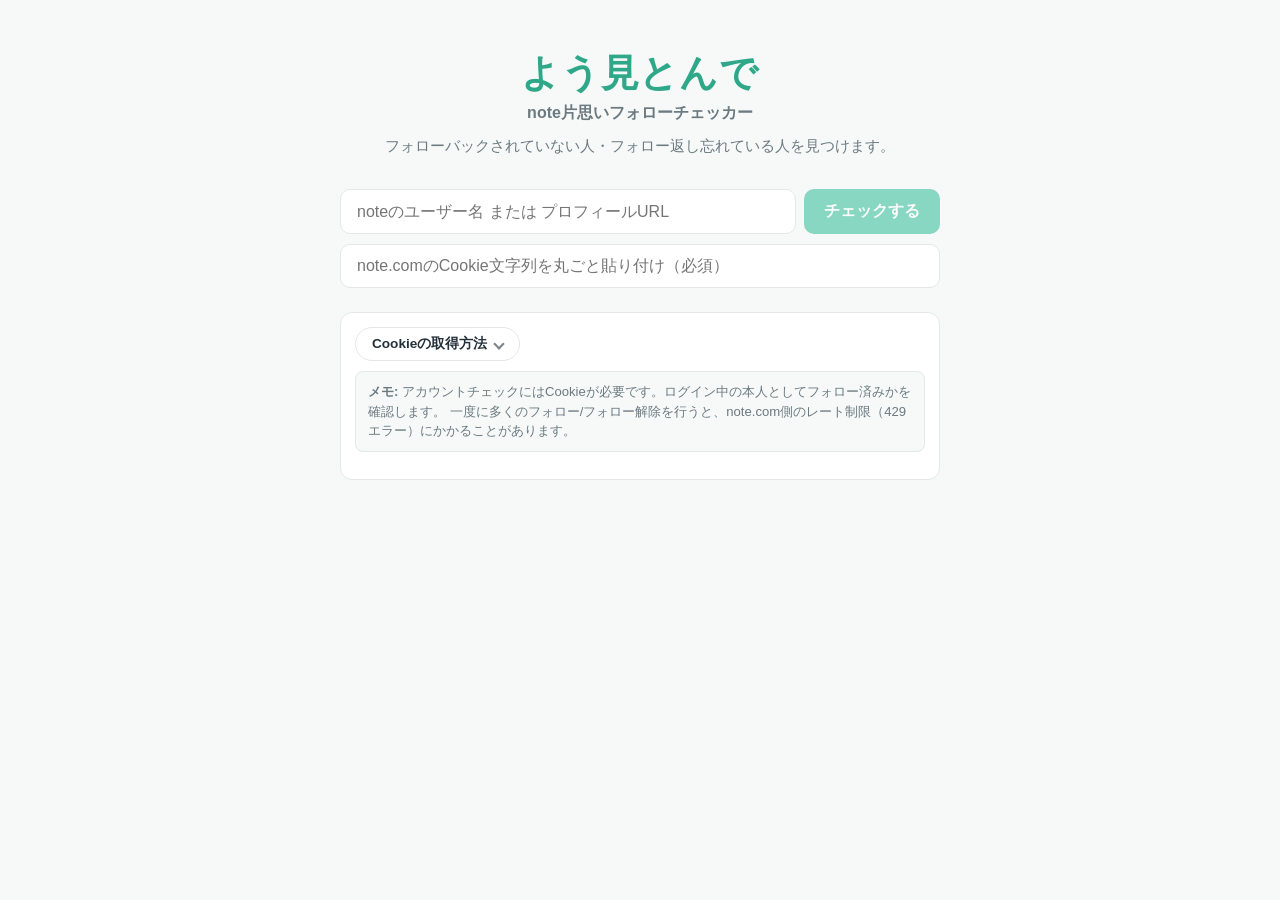
==== frontend/index.html @ 4ab82d12 "アカウント削除時の対応の設定とAPIの限界の調整" ====
<!DOCTYPE html>
<html lang="ja">
<head>
<meta charset="UTF-8">
<meta name="viewport" content="width=device-width, initial-scale=1.0">
<title>よう見とんで｜noteの片思いフォローチェッカー</title>
<link rel="icon" type="image/x-icon" href="favicon.ico">
<link rel="icon" type="image/png" sizes="32x32" href="favicon-32x32.png">
<link rel="icon" type="image/png" sizes="16x16" href="favicon-16x16.png">
<link rel="apple-touch-icon" sizes="180x180" href="apple-touch-icon.png">
<link rel="stylesheet" href="style.css">
</head>
<body>
  <div class="app">
    <header class="hero">
      <h1 class="hero__title">よう見とんで</h1>
      <p class="hero__sub">note片思いフォローチェッカー</p>
      <p class="hero__desc">フォローバックされていない人・フォロー返し忘れている人を見つけます。</p>
    </header>

    <form id="check-form" class="search" autocomplete="off">
      <div class="search-row">
        <input
          id="username-input"
          type="text"
          list="username-history"
          placeholder="noteのユーザー名 または プロフィールURL"
          required
        >
        <datalist id="username-history"></datalist>
        <button type="submit" id="check-button" disabled>チェックする</button>
      </div>
      <input
        id="cookie-input"
        type="password"
        placeholder="note.comのCookie文字列を丸ごと貼り付け（必須）"
        autocomplete="off"
        required
      >
    </form>

    <p id="status" class="status" hidden></p>

    <div id="cookie-panel" class="bulk-panel">
      <button type="button" id="cookie-help-toggle" class="disclosure-toggle">Cookieの取得方法</button>
      <div id="cookie-help-body" class="cookie-help" hidden>
        <div class="cookie-methods">
          <section class="cookie-method">
            <div class="cookie-method__header">
              <span class="cookie-method__label">おすすめ</span>
              <h3>拡張機能でコピー</h3>
            </div>
            <p>note.comにログインしたタブでボタンを押すだけでCookieをコピーできます。</p>
            <a class="cookie-download" href="/extension.zip">拡張機能をダウンロード（ZIP）</a>
            <ol class="cookie-steps">
              <li>ZIPを展開する</li>
              <li>
                <button type="button" id="extensions-url-copy" class="cookie-inline-link">chrome://extensions をコピー</button>
                <span>Chromeのアドレスバーに貼り付けて開く</span>
              </li>
              <li>デベロッパーモードをONにする</li>
              <li>「パッケージ化されていない拡張機能を読み込む」から展開したフォルダを選ぶ</li>
            </ol>
          </section>
          <section class="cookie-method">
            <div class="cookie-method__header">
              <span class="cookie-method__label secondary">手動</span>
              <h3>開発者ツールからコピー</h3>
            </div>
            <ol class="cookie-steps">
              <li>note.comにログインした状態で開発者ツールを開く（Mac: Cmd+Opt+I）</li>
              <li>Networkタブを開いてnote.comのページをリロードする</li>
              <li>一覧のどれかのリクエストをクリックする</li>
              <li>Request Headers の <code>cookie:</code> の値を丸ごとコピーする</li>
            </ol>
          </section>
        </div>
        <p class="cookie-warning">
          <strong>注意:</strong> このCookieはnote.comアカウントの操作権限そのものです。信頼できない相手には絶対に渡さないでください。
          このアプリでは入力欄に保存せず、フォロー状態の確認とフォロー操作の通信にその場で使うだけで、ディスクや外部には送信・保存しません。
        </p>
      </div>
      <p class="rate-limit-note">
        <strong>メモ:</strong> アカウントチェックにはCookieが必要です。ログイン中の本人としてフォロー済みかを確認します。
        一度に多くのフォロー/フォロー解除を行うと、note.com側のレート制限（429エラー）にかかることがあります。
      </p>
    </div>

    <section id="result" class="result" hidden>
      <div id="profile-card" class="profile-card"></div>
      <p id="capped-warning" class="warning" hidden>
        ⚠️ フォロー/フォロワーが多いアカウントのため、note.com側の上限により一部しか確認できていない可能性があります。
      </p>
      <p id="auth-warning" class="warning auth-warning" hidden></p>

      <div id="not-following-back-section" class="account-section" hidden>
        <div class="section-header">
          <h2 class="section-title">フォローバックされていない人一覧<span id="not-following-back-count" class="section-count"></span></h2>
          <button type="button" id="not-following-back-toggle" class="settings-toggle small">表示する</button>
        </div>
        <div id="not-following-back-body" class="account-section-body" hidden>
          <div class="bulk-actions">
            <label class="select-all">
              <input type="checkbox" id="select-all-unfollow">
              全て選択
            </label>
            <button id="unfollow-button" type="button" disabled>選択した人をフォロー解除</button>
          </div>
          <p id="unfollow-status" class="status" hidden></p>
          <ul id="not-following-back-list" class="account-list"></ul>
        </div>
      </div>
      <p id="empty-not-following-back" class="empty-state" hidden>
        全員フォローバックしてくれています！良い関係ですね🎉
      </p>

      <div id="to-follow-back-section" class="account-section" hidden>
        <div class="section-header">
          <h2 class="section-title">フォロー返し候補（向こうはフォローしてくれてるのに、まだフォローしてない人）<span id="to-follow-back-count" class="section-count"></span></h2>
          <button type="button" id="to-follow-back-toggle" class="settings-toggle small">表示する</button>
        </div>
        <div id="to-follow-back-body" class="account-section-body" hidden>
          <div class="bulk-actions">
            <label class="select-all">
              <input type="checkbox" id="select-all-follow">
              全て選択
            </label>
            <button id="follow-button" type="button" disabled>選択した人をフォローする</button>
          </div>
          <p id="follow-status" class="status" hidden></p>
          <ul id="to-follow-back-list" class="account-list"></ul>
        </div>
      </div>
      <p id="empty-to-follow-back" class="empty-state" hidden>
        フォロー返し忘れはなさそうです👍
      </p>
    </section>
  </div>

  <div id="account-modal-overlay" class="modal-overlay" hidden>
    <div class="modal" role="dialog" aria-modal="true">
      <button type="button" id="modal-close" class="modal-close" aria-label="閉じる">✕</button>
      <div id="modal-body" class="modal-body"></div>
    </div>
  </div>

  <div id="confirm-modal-overlay" class="modal-overlay confirm-overlay" hidden>
    <div class="modal confirm-modal" role="alertdialog" aria-modal="true">
      <p id="confirm-modal-message" class="confirm-modal__message"></p>
      <div class="confirm-modal__actions">
        <button type="button" id="confirm-modal-cancel" class="confirm-modal__button cancel">キャンセル</button>
        <button type="button" id="confirm-modal-ok" class="confirm-modal__button ok">OK</button>
      </div>
    </div>
  </div>

  <div id="toast" class="toast" role="status" aria-live="polite" hidden></div>

  <script src="script.js"></script>
</body>
</html>
---- frontend/style.css ----
:root {
  --green: #3ec1a0;
  --green-dark: #2ea888;
  --bg: #f7f9f8;
  --card-bg: #ffffff;
  --text: #24313a;
  --muted: #6b7a80;
  --border: #e3e8e7;
  --warn-bg: #fff4e5;
  --warn-text: #9a5b00;
  --danger: #e0575b;
}

@media (prefers-color-scheme: dark) {
  :root {
    --bg: #141a19;
    --card-bg: #1d2624;
    --text: #eef4f2;
    --muted: #9fb0ab;
    --border: #2c3835;
    --warn-bg: #3a2c12;
    --warn-text: #ffcf82;
  }
}

* {
  box-sizing: border-box;
}

body {
  margin: 0;
  font-family: "Hiragino Sans", "Yu Gothic", "Helvetica Neue", Arial, sans-serif;
  background: var(--bg);
  color: var(--text);
}

.app {
  max-width: 640px;
  margin: 0 auto;
  padding: 48px 20px 80px;
}

.hero {
  text-align: center;
  margin-bottom: 32px;
}

.hero__title {
  font-size: 2.4rem;
  margin: 0;
  color: var(--green-dark);
  letter-spacing: 0.02em;
}

.hero__sub {
  margin: 4px 0 0;
  font-weight: 600;
  color: var(--muted);
}

.hero__desc {
  margin: 12px 0 0;
  color: var(--muted);
  font-size: 0.95rem;
}

.search {
  display: flex;
  flex-direction: column;
  gap: 10px;
  margin-bottom: 24px;
}

.search-row {
  display: flex;
  gap: 8px;
}

#username-input,
#cookie-input {
  flex: 1;
  padding: 12px 16px;
  border-radius: 10px;
  border: 1px solid var(--border);
  background: var(--card-bg);
  color: var(--text);
  font-size: 1rem;
}

#username-input:focus,
#cookie-input:focus {
  outline: none;
  border-color: var(--green);
}

#username-input::-webkit-calendar-picker-indicator,
#username-input::-webkit-list-button {
  display: none !important;
}

#check-button {
  padding: 12px 20px;
  border-radius: 10px;
  border: none;
  background: var(--green);
  color: #fff;
  font-size: 1rem;
  font-weight: 700;
  cursor: pointer;
  white-space: nowrap;
  transition: background 0.15s ease;
}

#check-button:hover {
  background: var(--green-dark);
}

#check-button:disabled {
  opacity: 0.6;
  cursor: not-allowed;
}

.status {
  text-align: center;
  color: var(--muted);
  margin-bottom: 16px;
}

.status.error {
  color: var(--danger);
  font-weight: 600;
}

.profile-card {
  display: flex;
  align-items: center;
  gap: 14px;
  background: var(--card-bg);
  border: 1px solid var(--border);
  border-radius: 14px;
  padding: 16px;
  margin-bottom: 16px;
}

.profile-card img {
  width: 56px;
  height: 56px;
  border-radius: 50%;
  object-fit: cover;
}

.profile-card__name {
  font-weight: 700;
  font-size: 1.05rem;
}

.profile-card__stats {
  color: var(--muted);
  font-size: 0.9rem;
  margin-top: 2px;
}

.warning {
  background: var(--warn-bg);
  color: var(--warn-text);
  border-radius: 10px;
  padding: 12px 14px;
  font-size: 0.9rem;
  margin-bottom: 16px;
}

.warning.auth-warning {
  background: color-mix(in srgb, var(--danger) 12%, transparent);
  color: var(--danger);
}

.empty-state {
  text-align: center;
  color: var(--muted);
  padding: 32px 0;
  font-size: 1rem;
}

.empty-state.warning {
  color: var(--warn-text);
  padding: 12px 14px;
  text-align: left;
}

.account-list {
  list-style: none;
  margin: 0;
  padding: 0;
  display: flex;
  flex-direction: column;
  gap: 10px;
}

.account-list li {
  display: flex;
  flex-wrap: wrap;
  align-items: center;
  gap: 12px;
  background: var(--card-bg);
  border: 1px solid var(--border);
  border-radius: 12px;
  padding: 10px 14px;
}

.account-list img {
  width: 44px;
  height: 44px;
  border-radius: 50%;
  object-fit: cover;
  flex-shrink: 0;
}

.account-list a {
  color: var(--text);
  text-decoration: none;
  font-weight: 600;
  flex: 1;
  min-width: 0;
}

.account-list a:hover {
  color: var(--green-dark);
  text-decoration: underline;
}

.account-list li.done {
  opacity: 0.5;
}

.account-section {
  margin-bottom: 20px;
}

.section-title {
  font-size: 1rem;
  margin: 0;
  color: var(--text);
}

.section-count {
  font-weight: normal;
  color: var(--muted);
}

.section-header {
  display: flex;
  align-items: center;
  justify-content: space-between;
  gap: 10px;
  margin-bottom: 10px;
}

.settings-toggle.small {
  width: auto;
  white-space: nowrap;
  padding: 6px 12px;
  font-size: 0.82rem;
}

.account-section-body {
  margin-top: 4px;
}

.account-section-body.blocked {
  opacity: 0.5;
  pointer-events: none;
}

.account-list .row-status {
  font-size: 0.8rem;
  color: var(--muted);
}

.account-list .row-status:not(:empty) {
  flex-basis: 100%;
  margin-left: 56px;
}

.account-list .row-status.error {
  color: var(--danger);
}

.bulk-panel {
  background: var(--card-bg);
  border: 1px solid var(--border);
  border-radius: 12px;
  padding: 14px;
  margin-bottom: 14px;
}

.settings-toggle {
  width: 100%;
  text-align: left;
  padding: 8px 10px;
  border: 1px solid var(--border);
  border-radius: 8px;
  background: var(--bg);
  color: var(--text);
  font-size: 0.9rem;
  font-weight: 600;
  cursor: pointer;
}

.settings-toggle:hover {
  border-color: var(--green);
}

.disclosure-toggle {
  display: inline-flex;
  align-items: center;
  gap: 8px;
  width: auto;
  background: var(--card-bg);
  border: 1px solid var(--border);
  border-radius: 999px;
  padding: 7px 16px;
  font-size: 0.85rem;
  font-weight: 600;
  color: var(--text);
  cursor: pointer;
  transition: border-color 0.15s ease, color 0.15s ease;
}

.disclosure-toggle:hover {
  border-color: var(--green);
  color: var(--green-dark);
}

.disclosure-toggle::after {
  content: "";
  width: 6px;
  height: 6px;
  border-right: 2px solid currentColor;
  border-bottom: 2px solid currentColor;
  opacity: 0.6;
  transform: rotate(45deg);
  transition: transform 0.15s ease;
}

.disclosure-toggle.open::after {
  transform: rotate(-135deg);
}

.cookie-help {
  display: flex;
  flex-direction: column;
  gap: 14px;
  margin-top: 12px;
  margin-bottom: 12px;
  font-size: 0.9rem;
  color: var(--muted);
}

.cookie-help[hidden] {
  display: none;
}

.cookie-help code {
  background: var(--bg);
  border: 1px solid var(--border);
  padding: 2px 6px;
  border-radius: 6px;
  color: var(--text);
  white-space: nowrap;
}

.cookie-inline-link {
  appearance: none;
  border: none;
  background: transparent;
  padding: 0;
  color: var(--green-dark);
  cursor: pointer;
  font: inherit;
  font-weight: 700;
  text-decoration: underline;
}

.cookie-methods {
  display: grid;
  gap: 18px;
}

.cookie-method {
  border-left: 4px solid var(--green);
  padding-left: 14px;
}

.cookie-method__header {
  display: flex;
  align-items: center;
  gap: 10px;
  margin-bottom: 6px;
}

.cookie-method__header h3 {
  margin: 0;
  color: var(--text);
  font-size: 1rem;
  line-height: 1.4;
}

.cookie-method__label {
  flex-shrink: 0;
  border-radius: 999px;
  background: color-mix(in srgb, var(--green) 18%, transparent);
  color: var(--green-dark);
  padding: 3px 9px;
  font-size: 0.76rem;
  font-weight: 700;
}

.cookie-method__label.secondary {
  background: var(--bg);
  color: var(--muted);
  border: 1px solid var(--border);
}

.cookie-method p {
  margin: 0 0 10px;
  line-height: 1.6;
}

.cookie-download {
  display: inline-flex;
  align-items: center;
  justify-content: center;
  margin-bottom: 10px;
  padding: 8px 12px;
  border-radius: 8px;
  background: var(--green);
  color: #fff;
  font-weight: 700;
  text-decoration: none;
}

.cookie-download:hover {
  background: var(--green-dark);
}

.cookie-steps {
  display: grid;
  gap: 6px;
  margin: 0;
  padding-left: 22px;
  line-height: 1.55;
}

.cookie-steps li::marker {
  color: var(--green-dark);
  font-weight: 700;
}

.cookie-warning {
  color: var(--warn-text);
  background: var(--warn-bg);
  padding: 10px 12px;
  border-radius: 8px;
  font-size: 0.82rem;
  line-height: 1.5;
  margin: 0;
}

.rate-limit-note {
  color: var(--muted);
  background: var(--bg);
  border: 1px solid var(--border);
  padding: 10px 12px;
  border-radius: 8px;
  font-size: 0.82rem;
  line-height: 1.5;
  margin-top: 10px;
}

#cookie-input {
  width: 100%;
}

.bulk-actions {
  display: flex;
  align-items: center;
  justify-content: space-between;
  gap: 12px;
}

.select-all {
  display: flex;
  align-items: center;
  gap: 6px;
  font-size: 0.9rem;
  color: var(--muted);
  cursor: pointer;
}

#unfollow-button,
#follow-button {
  padding: 10px 16px;
  border-radius: 8px;
  border: none;
  color: #fff;
  font-weight: 700;
  cursor: pointer;
}

#unfollow-button {
  background: var(--danger);
}

#follow-button {
  background: var(--green);
}

#follow-button:hover {
  background: var(--green-dark);
}

#unfollow-button:disabled,
#follow-button:disabled {
  opacity: 0.5;
  cursor: not-allowed;
}

.account-checkbox {
  flex-shrink: 0;
}

.modal-overlay {
  position: fixed;
  inset: 0;
  background: rgba(0, 0, 0, 0.5);
  display: flex;
  align-items: center;
  justify-content: center;
  padding: 20px;
  z-index: 100;
}

.modal-overlay[hidden] {
  display: none;
}

.modal {
  position: relative;
  background: var(--card-bg);
  border-radius: 16px;
  padding: 28px 24px 24px;
  max-width: 380px;
  width: 100%;
  max-height: 85vh;
  overflow-y: auto;
}

.modal-close {
  position: absolute;
  top: 12px;
  right: 12px;
  width: 28px;
  height: 28px;
  border-radius: 50%;
  border: none;
  background: var(--bg);
  color: var(--muted);
  cursor: pointer;
  font-size: 0.85rem;
  line-height: 1;
}

.modal-close:hover {
  color: var(--text);
}

.modal-profile {
  display: flex;
  flex-direction: column;
  align-items: center;
  text-align: center;
  gap: 10px;
}

.modal-profile img {
  width: 72px;
  height: 72px;
  border-radius: 50%;
  object-fit: cover;
}

.modal-profile__name {
  font-weight: 700;
  font-size: 1.05rem;
}

.modal-profile__stats {
  color: var(--muted);
  font-size: 0.85rem;
}

.modal-profile__bio {
  color: var(--text);
  font-size: 0.85rem;
  line-height: 1.6;
  white-space: pre-wrap;
  text-align: left;
  max-height: 120px;
  overflow-y: auto;
  width: 100%;
}

.modal-profile__link {
  font-size: 0.85rem;
  color: var(--green-dark);
}

.modal-actions {
  display: flex;
  flex-direction: column;
  gap: 8px;
  margin-top: 6px;
  width: 100%;
}

.modal-action-button {
  padding: 10px 16px;
  border-radius: 8px;
  border: none;
  color: #fff;
  font-weight: 700;
  cursor: pointer;
}

.modal-action-button.danger {
  background: var(--danger);
}

.modal-action-button.primary {
  background: var(--green);
}

.modal-action-button:disabled {
  opacity: 0.5;
  cursor: not-allowed;
}

.modal-status {
  font-size: 0.82rem;
  color: var(--muted);
  text-align: center;
  margin: 0;
}

.modal-status.error {
  color: var(--danger);
}

.confirm-overlay {
  z-index: 200;
}

.confirm-modal {
  max-width: 320px;
  text-align: center;
}

.confirm-modal__message {
  font-size: 0.92rem;
  line-height: 1.6;
  white-space: pre-wrap;
  margin: 0 0 20px;
}

.confirm-modal__actions {
  display: flex;
  gap: 10px;
}

.confirm-modal__button {
  flex: 1;
  padding: 10px 16px;
  border-radius: 8px;
  border: none;
  font-weight: 700;
  cursor: pointer;
}

.confirm-modal__button.cancel {
  background: var(--bg);
  color: var(--text);
}

.confirm-modal__button.ok {
  background: var(--green);
  color: #fff;
}

.toast {
  position: fixed;
  left: 50%;
  bottom: 28px;
  transform: translateX(-50%);
  z-index: 300;
  max-width: min(92vw, 420px);
  padding: 10px 16px;
  border-radius: 999px;
  background: var(--text);
  color: var(--card-bg);
  box-shadow: 0 8px 24px rgba(0, 0, 0, 0.18);
  font-size: 0.9rem;
  font-weight: 700;
  text-align: center;
}

.toast.error {
  background: var(--danger);
  color: #fff;
}

.toast[hidden] {
  display: none;
}

@media (max-width: 560px) {
  .search-row {
    flex-direction: column;
  }

  #check-button {
    width: 100%;
  }
}
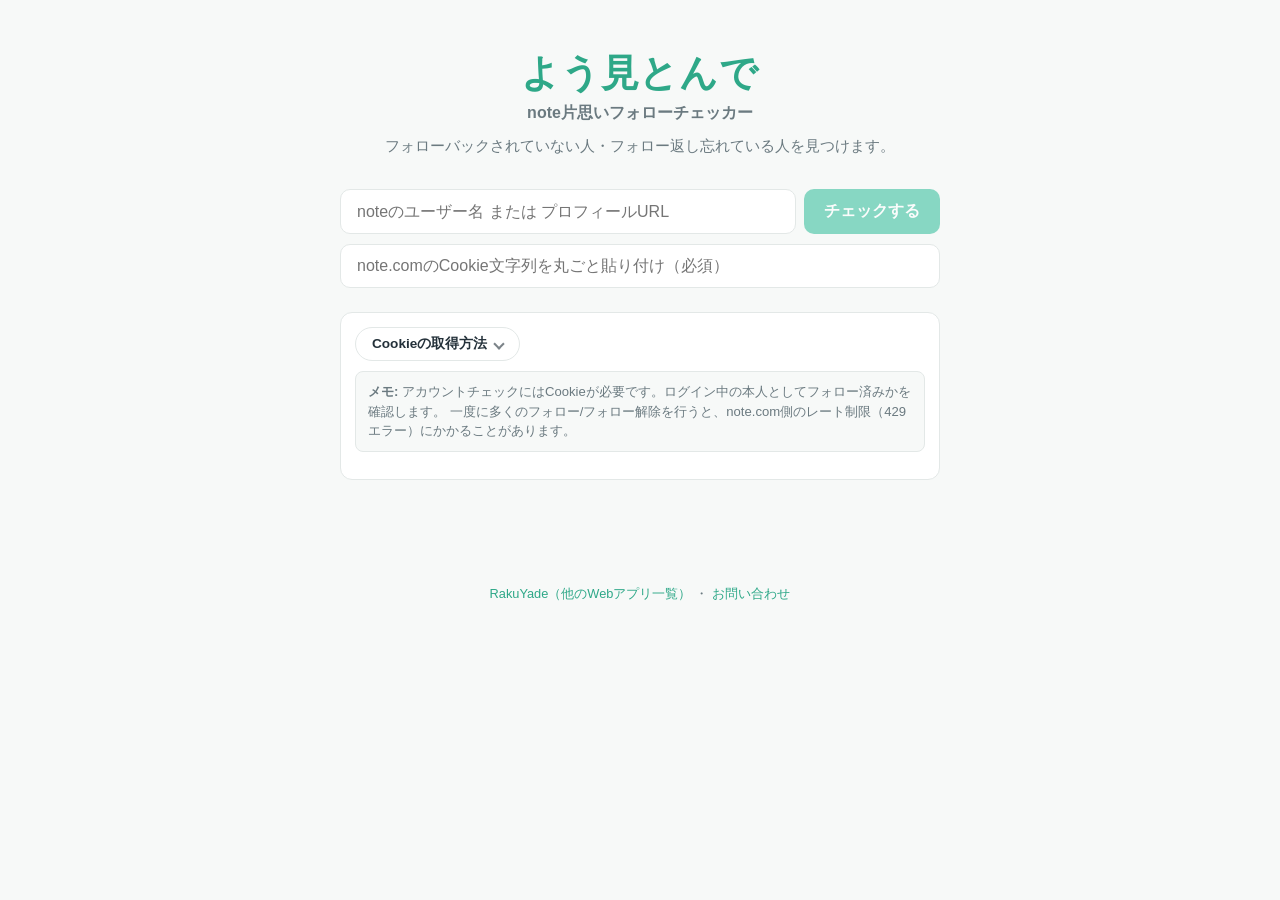
==== commit a9e77330: "問い合わせリンクの追加" ====
--- a/frontend/index.html
+++ b/frontend/index.html
@@ -3,7 +3,18 @@
 <head>
 <meta charset="UTF-8">
 <meta name="viewport" content="width=device-width, initial-scale=1.0">
+<!-- Google tag (gtag.js) -->
+<script async src="https://www.googletagmanager.com/gtag/js?id=G-GJC0B5DJ5W"></script>
+<script>
+  window.dataLayer = window.dataLayer || [];
+  function gtag(){dataLayer.push(arguments);}
+  gtag('js', new Date());
+
+  gtag('config', 'G-GJC0B5DJ5W');
+</script>
 <title>よう見とんで｜noteの片思いフォローチェッカー</title>
+<meta name="description" content="よう見とんでは、noteのフォロー関係を照合し、フォローバックされていない人とフォロー返し候補を確認できるWebツールです。">
+<link rel="canonical" href="https://mitonde.webtool-labs.com/">
 <link rel="icon" type="image/x-icon" href="favicon.ico">
 <link rel="icon" type="image/png" sizes="32x32" href="favicon-32x32.png">
 <link rel="icon" type="image/png" sizes="16x16" href="favicon-16x16.png">
@@ -137,6 +148,14 @@
     </section>
   </div>
 
+  <footer class="app-footer">
+    <nav class="footer-links" aria-label="フッター">
+      <a href="https://webtool-labs.com/" target="_blank" rel="noopener noreferrer">RakuYade（他のWebアプリ一覧）</a>
+      <span aria-hidden="true">・</span>
+      <a href="https://docs.google.com/forms/d/e/1FAIpQLSdZ_TYDfw1N6xAcEyST38QACMpiLlGKC123VYZnvMuWJzsaNA/viewform?usp=header" target="_blank" rel="noopener noreferrer">お問い合わせ</a>
+    </nav>
+  </footer>
+
   <div id="account-modal-overlay" class="modal-overlay" hidden>
     <div class="modal" role="dialog" aria-modal="true">
       <button type="button" id="modal-close" class="modal-close" aria-label="閉じる">✕</button>
--- a/frontend/style.css
+++ b/frontend/style.css
@@ -731,3 +731,28 @@
     width: 100%;
   }
 }
+
+/* ---------- フッター ---------- */
+.app-footer {
+  text-align: center;
+  padding: 12px 16px;
+  font-size: 0.8rem;
+  color: var(--muted);
+}
+.footer-links {
+  display: flex;
+  justify-content: center;
+  align-items: center;
+  flex-wrap: wrap;
+  gap: 4px;
+}
+.footer-links span {
+  color: var(--muted);
+}
+.app-footer a {
+  color: var(--green-dark);
+  text-decoration: none;
+}
+.app-footer a:hover {
+  text-decoration: underline;
+}
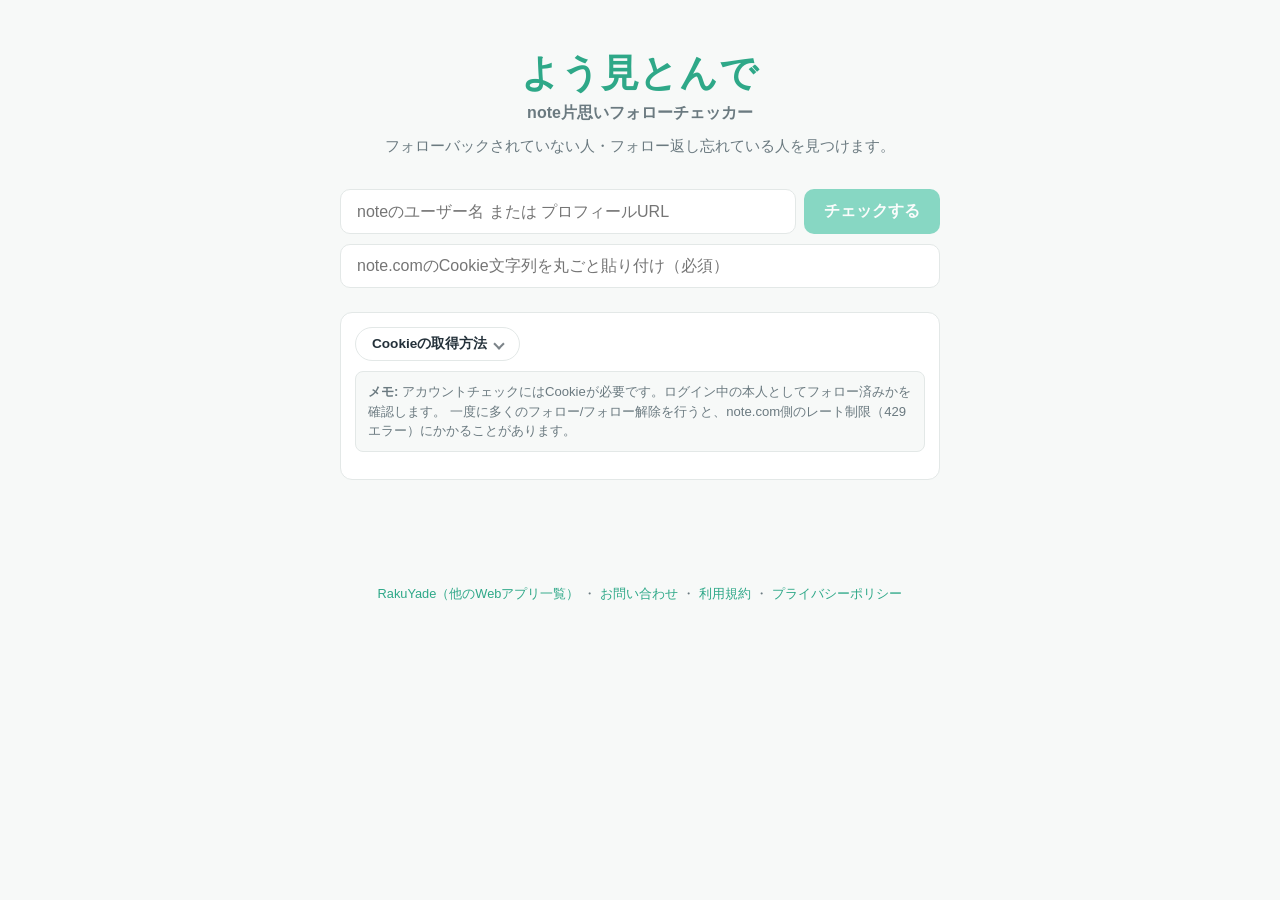
==== commit 942085de: "専用の利用規約・プライバシーポリシーページを追加 Co-Authored-By: Claude Fable 5 <noreply@anthropic.com>" ====
--- a/frontend/index.html
+++ b/frontend/index.html
@@ -153,6 +153,10 @@
       <a href="https://webtool-labs.com/" target="_blank" rel="noopener noreferrer">RakuYade（他のWebアプリ一覧）</a>
       <span aria-hidden="true">・</span>
       <a href="https://docs.google.com/forms/d/e/1FAIpQLSdZ_TYDfw1N6xAcEyST38QACMpiLlGKC123VYZnvMuWJzsaNA/viewform?usp=header" target="_blank" rel="noopener noreferrer">お問い合わせ</a>
+      <span aria-hidden="true">・</span>
+      <a href="terms.html">利用規約</a>
+      <span aria-hidden="true">・</span>
+      <a href="privacy.html">プライバシーポリシー</a>
     </nav>
   </footer>
 
--- a/frontend/style.css
+++ b/frontend/style.css
@@ -756,3 +756,32 @@
 .app-footer a:hover {
   text-decoration: underline;
 }
+
+/* ---------- 規約・プライバシーポリシーページ ---------- */
+.legal-page {
+  max-width: 720px;
+  margin: 0 auto;
+  padding: 16px 20px 40px;
+  color: var(--text);
+  line-height: 1.8;
+}
+.legal-page .legal-updated { color: var(--muted); font-size: 0.8rem; margin-bottom: 24px; }
+.legal-page section { margin-bottom: 26px; }
+.legal-page h2 { font-size: 1.05rem; margin-bottom: 8px; }
+.legal-page p, .legal-page li { font-size: 0.9rem; }
+.legal-page ul { padding-left: 20px; }
+.legal-page a { color: var(--green-dark); }
+.btn {
+  display: inline-block;
+  padding: 10px 18px;
+  border-radius: 10px;
+  border: none;
+  background: var(--green);
+  color: #fff;
+  font-size: 0.9rem;
+  font-weight: 700;
+  text-decoration: none;
+  cursor: pointer;
+  transition: background 0.15s ease;
+}
+.btn:hover { background: var(--green-dark); }
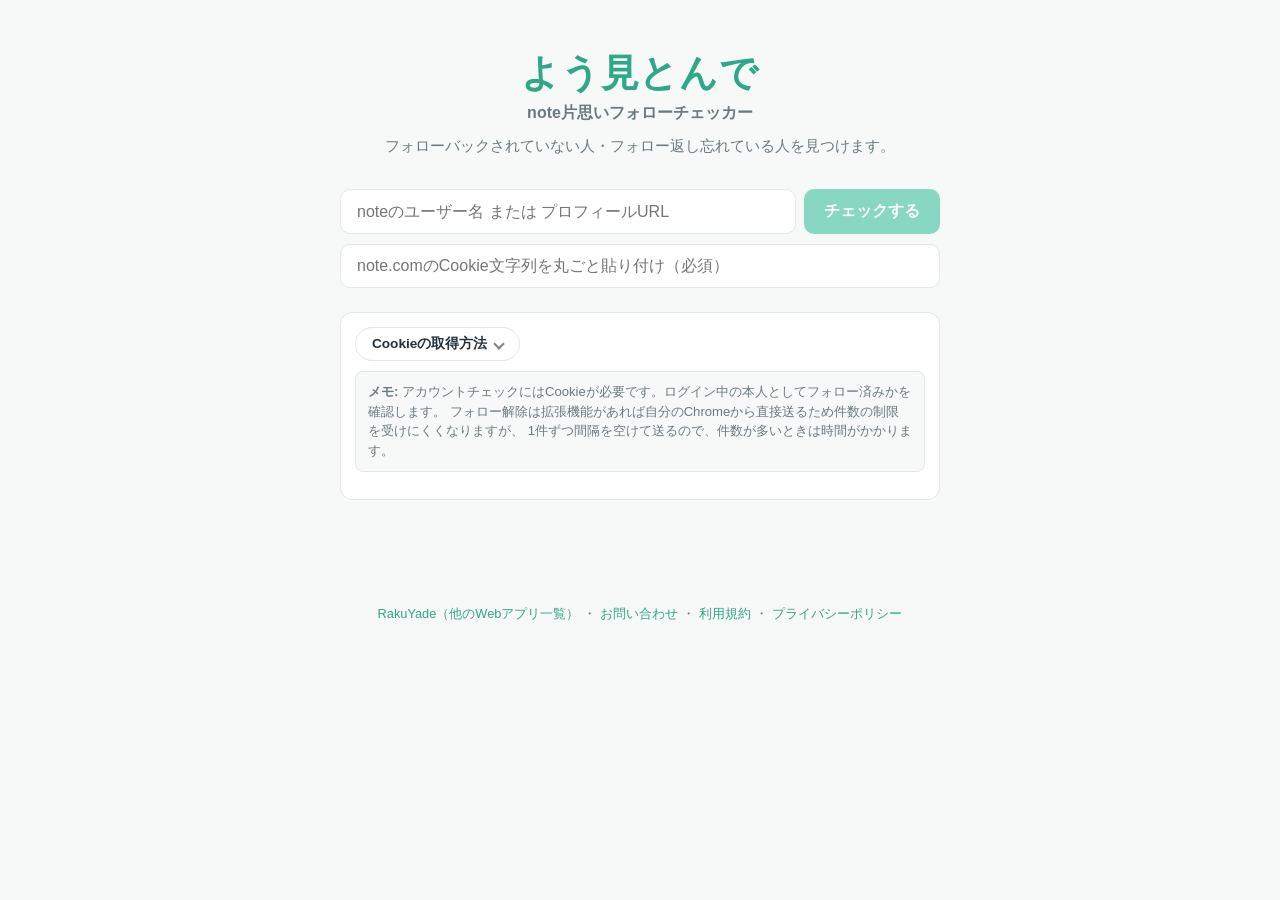
==== commit a07a5949: "フォロー解除を拡張機能から直接note.comへ送る サーバー（1つのIP）からnote.comのAPIを叩いていたため、前段のCloudFrontに IPごとブロックされていた。チェック処理だけでフ" ====
--- a/frontend/index.html
+++ b/frontend/index.html
@@ -61,7 +61,11 @@
               <span class="cookie-method__label">おすすめ</span>
               <h3>拡張機能でコピー</h3>
             </div>
-            <p>note.comにログインしたタブでボタンを押すだけでCookieをコピーできます。</p>
+            <p>
+              note.comにログインしたタブでボタンを押すだけでCookieをコピーできます。
+              <strong>フォロー解除もこの拡張機能から直接note.comへ送るため、まとめて解除したい場合は必須です。</strong>
+              入れていないとサーバー経由になり、note.com側の制限で20件ほどで止まります。
+            </p>
             <a class="cookie-download" href="/extension.zip">拡張機能をダウンロード（ZIP）</a>
             <ol class="cookie-steps">
               <li>ZIPを展開する</li>
@@ -71,6 +75,8 @@
               </li>
               <li>デベロッパーモードをONにする</li>
               <li>「パッケージ化されていない拡張機能を読み込む」から展開したフォルダを選ぶ</li>
+              <li>すでに古い版を入れている場合は、カードの更新ボタン（⟳）を押して読み込み直す</li>
+              <li>読み込んだら、このページを再読み込みする</li>
             </ol>
           </section>
           <section class="cookie-method">
@@ -93,7 +99,8 @@
       </div>
       <p class="rate-limit-note">
         <strong>メモ:</strong> アカウントチェックにはCookieが必要です。ログイン中の本人としてフォロー済みかを確認します。
-        一度に多くのフォロー/フォロー解除を行うと、note.com側のレート制限（429エラー）にかかることがあります。
+        フォロー解除は拡張機能があれば自分のChromeから直接送るため件数の制限を受けにくくなりますが、
+        1件ずつ間隔を空けて送るので、件数が多いときは時間がかかります。
       </p>
     </div>
 
--- a/frontend/style.css
+++ b/frontend/style.css
@@ -771,6 +771,7 @@
 .legal-page p, .legal-page li { font-size: 0.9rem; }
 .legal-page ul { padding-left: 20px; }
 .legal-page a { color: var(--green-dark); }
+.legal-page a.btn { color: #fff; }
 .btn {
   display: inline-block;
   padding: 10px 18px;
